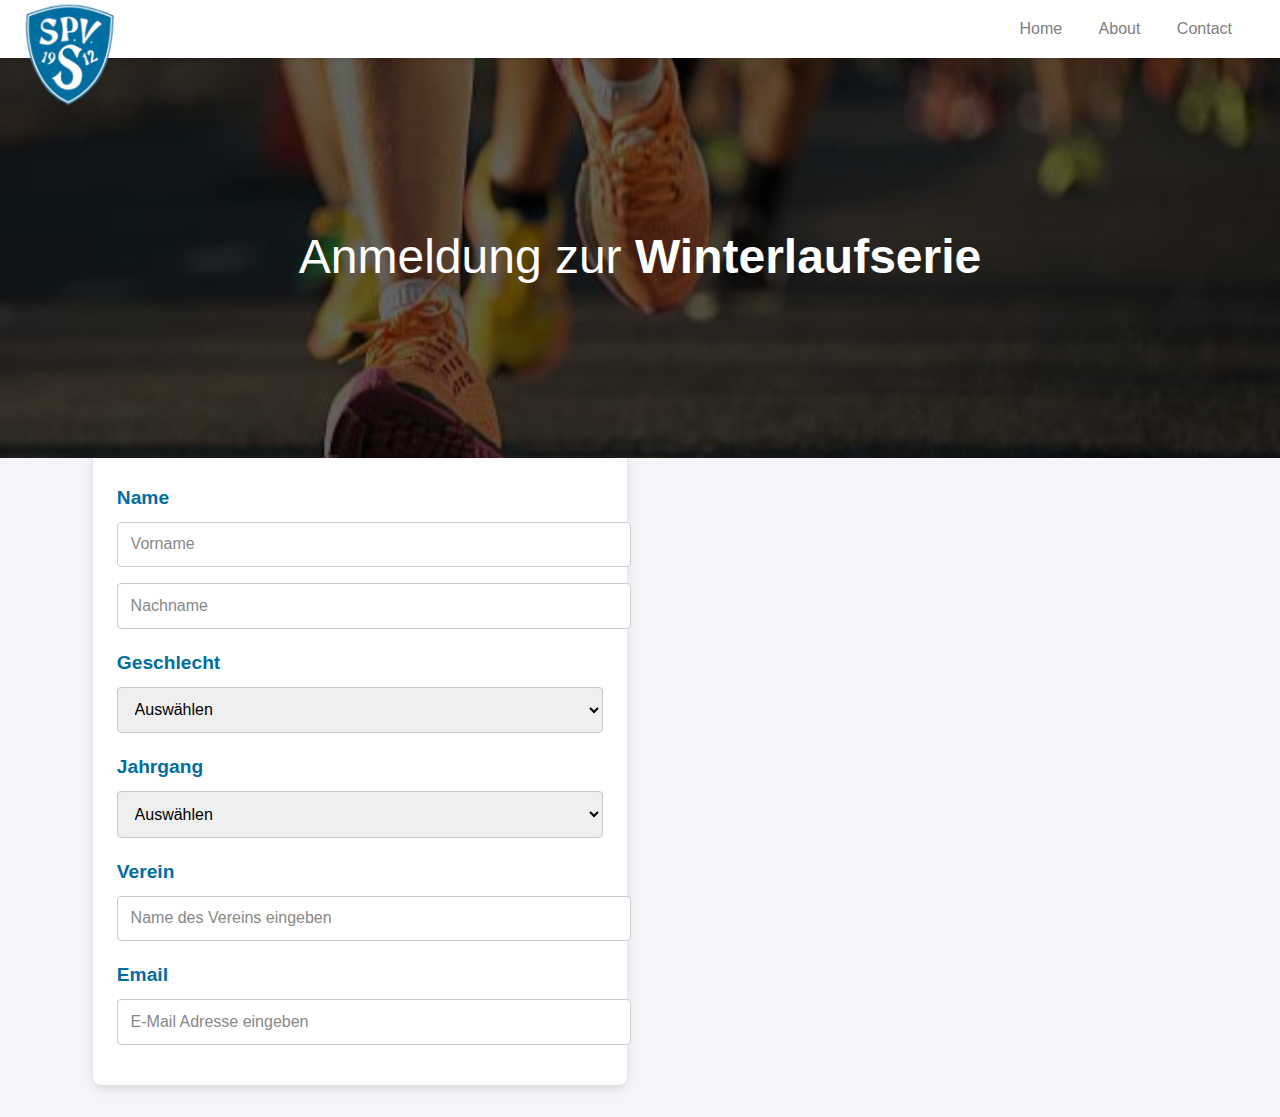
==== index.html @ 9ead163c "website" ====
<!DOCTYPE html>
<html lang="en">
<head>
  <meta charset="UTF-8">
  <meta name="viewport" content="width=device-width, initial-scale=1.0">
  <title>Anmeldung zur Winterlaufserie</title>
  <link rel="stylesheet" href="style.css">
</head>
<body>
  <header class="navbar">
    <div class="logo">
      <img src="logo.png" alt="Logo">
    </div>
    <nav class="nav-links">
      <a href="#home">Home</a>
      <a href="#about">About</a>
      <a href="#contact">Contact</a>
    </nav>
  </header>
  <div class="cover-image">
    <div class="cover-text">
      Anmeldung zur <span class="bold-text">Winterlaufserie</span>
    </div>
  </div>
  <main>
    <section id="signup">
      <div class="form-group">
        <h3>Name</h3>
        <input type="text" id="vorname" name="vorname" placeholder="Vorname">
      </div>
      <div class="form-group">
        <input type="text" id="nachname" name="nachname" placeholder="Nachname">
      </div>
      <div class="form-group">
        <h3>Geschlecht</h3>
        <select id="geschlecht" name="geschlecht">
          <option value="" selected disabled>Auswählen</option>
          <option value="maennlich">Männlich</option>
          <option value="weiblich">Weiblich</option>
          <option value="divers">Divers</option>
        </select>
      </div>
      <div class="form-group">
        <h3>Jahrgang</h3>
        <select id="jahrgang" name="jahrgang">
          <option value="" selected disabled>Auswählen</option>
        </select>
      </div>
      <div class="form-group">
        <h3>Verein</h3>
        <input type="text" id="verein" name="verein" placeholder="Name des Vereins eingeben">
      </div>
      <div class="form-group">
        <h3>Email</h3>
        <input type="email" id="email" name="email" placeholder="E-Mail Adresse eingeben">
      </div>
    </section>
  </main>

  <script>
    // Generate the years from 2024 to 1990 and add them to the Jahrgang select element
    const jahrgangSelect = document.getElementById('jahrgang');
    const currentYear = new Date().getFullYear(); // Get the current year
    for (let year = currentYear; year >= 1990; year--) {
      const option = document.createElement('option');
      option.value = year;
      option.textContent = year;
      jahrgangSelect.appendChild(option);
    }
  </script>
</body>
</html>
---- style.css ----
/* style.css */
body {
  margin: 0;
  font-family: Arial, sans-serif;
  line-height: 1.6;
  background-color: #f4f4f9;
  color: #006EA1;
}

.navbar {
  display: flex;
  justify-content: space-between;
  align-items: center;
  background-color: white;
  padding: 1rem 2rem;
  color: gray;
  position: relative;
  z-index: 1;
  box-shadow: 0 2px 5px rgba(0, 0, 0, 0.1);
}

.logo img {
  width: 100px;
  position: absolute;
  bottom: -50px;
  left: 20px;
}

.nav-links {
  margin-left: auto;
}

.nav-links a {
  color: gray;
  text-decoration: none;
  margin: 0 1rem;
  font-size: 1rem;
  transition: color 0.3s ease;
}

.nav-links a:hover {
  color: #006EA1;
}

.cover-image {
  background-image: url('cover.jpg');
  background-size: cover;
  background-position: center;
  height: 400px;
  width: 100%;
  display: flex;
  justify-content: center;
  align-items: center;
  position: relative;
}

.cover-text {
  color: white;
  font-size: 3rem;
  text-align: center;
  font-weight: normal;
}

.bold-text {
  font-weight: bold;
}

main {
  padding: 2rem;
}

#signup {
  width: 40%;
  background-color: #fff;
  padding: 1.5rem;
  border-radius: 8px;
  box-shadow: 0 4px 10px rgba(0, 0, 0, 0.1);
  margin-top: -50px;
  margin-left: 5%;
}

.form-group {
  margin-bottom: 1rem;
}

h3 {
  margin-bottom: 0.5rem;
  font-size: 1.2rem;
}

input,
select {
  width: 100%;
  padding: 0.8rem;
  font-size: 1rem;
  border: 1px solid #ccc;
  border-radius: 4px;
}

input::placeholder,
select::placeholder {
  color: #888;
}

select {
  padding: 0.8rem;
}

/* Bank info box styling */
.bank-info {
  background-color: white;
  padding: 1rem;
  border-radius: 4px;
  border: 2px solid #006EA1;
  margin-top: 10px;
}

.bank-info p {
  margin: 0;
}

@media (max-width: 768px) {
  .navbar {
    flex-direction: column;
    align-items: flex-start;
  }

  .nav-links {
    margin-top: 1rem;
  }

  .nav-links a {
    margin: 0.5rem 0;
  }

  .cover-text {
    font-size: 2rem;
  }

  #signup {
    width: 80%;
    margin-left: 10%;
  }
}
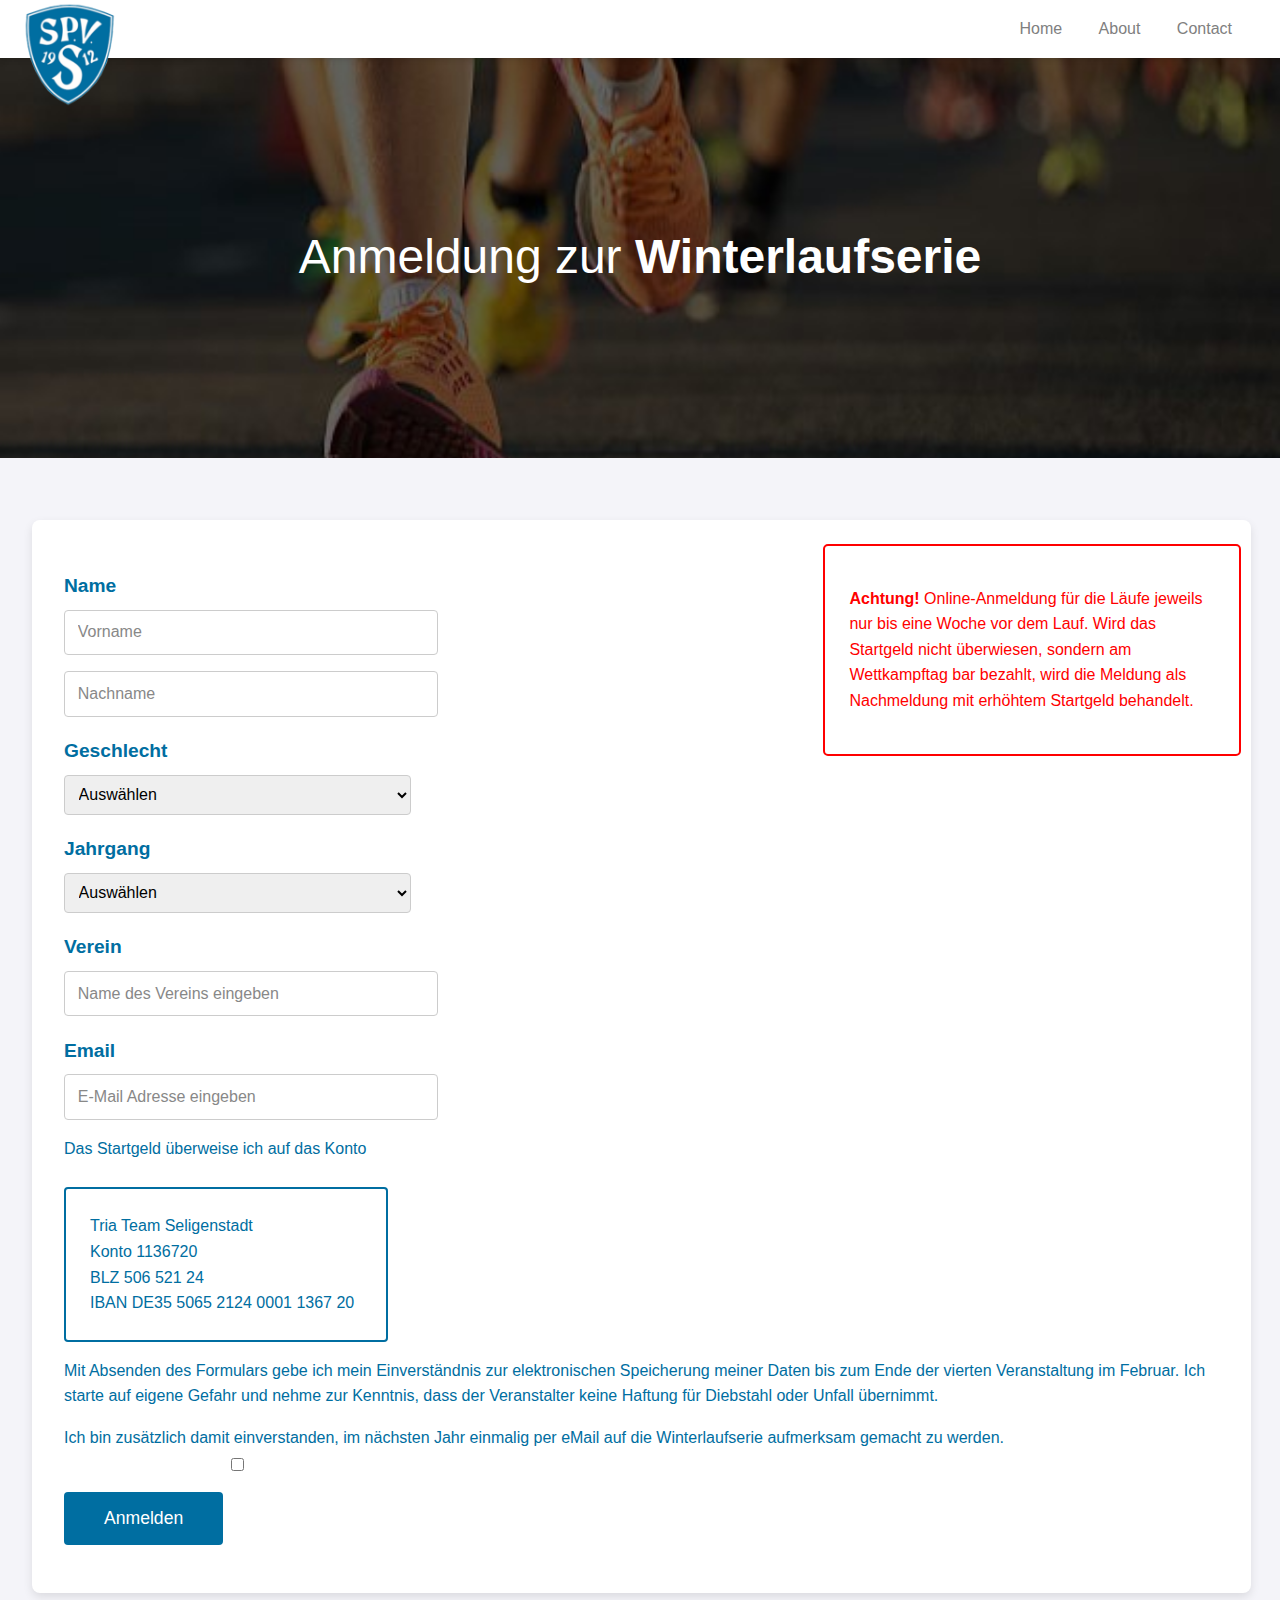
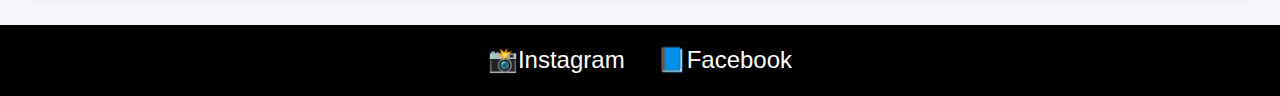
==== commit 34832c27: "front-end fertig" ====
--- a/index.html
+++ b/index.html
@@ -24,38 +24,80 @@
   </div>
   <main>
     <section id="signup">
-      <div class="form-group">
-        <h3>Name</h3>
-        <input type="text" id="vorname" name="vorname" placeholder="Vorname">
+      <div class="form-container">
+        <div class="form-group">
+          <h3>Name</h3>
+          <input type="text" id="vorname" name="vorname" placeholder="Vorname">
+        </div>
+        <div class="form-group">
+          <input type="text" id="nachname" name="nachname" placeholder="Nachname">
+        </div>
+        <div class="form-group">
+          <h3>Geschlecht</h3>
+          <select id="geschlecht" name="geschlecht">
+            <option value="" selected disabled>Auswählen</option>
+            <option value="maennlich">Männlich</option>
+            <option value="weiblich">Weiblich</option>
+            <option value="divers">Divers</option>
+          </select>
+        </div>
+        <div class="form-group">
+          <h3>Jahrgang</h3>
+          <select id="jahrgang" name="jahrgang">
+            <option value="" selected disabled>Auswählen</option>
+          </select>
+        </div>
+        <div class="form-group">
+          <h3>Verein</h3>
+          <input type="text" id="verein" name="verein" placeholder="Name des Vereins eingeben">
+        </div>
+        <div class="form-group">
+          <h3>Email</h3>
+          <input type="email" id="email" name="email" placeholder="E-Mail Adresse eingeben">
+        </div>
+
+        <!-- Bank account info and consent -->
+        <div class="form-group">
+          <p>Das Startgeld überweise ich auf das Konto</p>
+          <div class="bank-info">
+            <p>Tria Team Seligenstadt</p>
+            <p>Konto   1136720</p>
+            <p>BLZ      506 521 24</p>
+            <p>IBAN    DE35 5065 2124 0001 1367 20</p>
+          </div>
+        </div>
+        <div class="form-group">
+          <p>Mit Absenden des Formulars gebe ich mein Einverständnis zur elektronischen Speicherung meiner Daten bis zum Ende der vierten Veranstaltung im Februar. Ich starte auf eigene Gefahr und nehme zur Kenntnis, dass der Veranstalter keine Haftung für Diebstahl oder Unfall übernimmt.</p>
+        </div>
+
+        <!-- Additional consent text and checkbox -->
+        <div class="form-group">
+          <label for="emailConsent">
+            Ich bin zusätzlich damit einverstanden, im nächsten Jahr einmalig per eMail auf die Winterlaufserie aufmerksam gemacht zu werden.
+          </label>
+          <input type="checkbox" id="emailConsent" name="emailConsent">
+        </div>
+
+        <!-- Submit button -->
+        <div class="form-group">
+          <button type="submit" class="submit-btn">Anmelden</button>
+        </div>
       </div>
-      <div class="form-group">
-        <input type="text" id="nachname" name="nachname" placeholder="Nachname">
-      </div>
-      <div class="form-group">
-        <h3>Geschlecht</h3>
-        <select id="geschlecht" name="geschlecht">
-          <option value="" selected disabled>Auswählen</option>
-          <option value="maennlich">Männlich</option>
-          <option value="weiblich">Weiblich</option>
-          <option value="divers">Divers</option>
-        </select>
-      </div>
-      <div class="form-group">
-        <h3>Jahrgang</h3>
-        <select id="jahrgang" name="jahrgang">
-          <option value="" selected disabled>Auswählen</option>
-        </select>
-      </div>
-      <div class="form-group">
-        <h3>Verein</h3>
-        <input type="text" id="verein" name="verein" placeholder="Name des Vereins eingeben">
-      </div>
-      <div class="form-group">
-        <h3>Email</h3>
-        <input type="email" id="email" name="email" placeholder="E-Mail Adresse eingeben">
+
+      <!-- Warning box on the right side -->
+      <div class="warning-box">
+        <p><strong>Achtung!</strong> Online-Anmeldung für die Läufe jeweils nur bis eine Woche vor dem Lauf. Wird das Startgeld nicht überwiesen, sondern am Wettkampftag bar bezahlt, wird die Meldung als Nachmeldung mit erhöhtem Startgeld behandelt.</p>
       </div>
     </section>
   </main>
+
+  <!-- Footer with social media icons -->
+  <footer class="footer">
+    <div class="footer-content">
+      <a href="https://www.instagram.com" target="_blank" class="social-icon instagram">Instagram</a>
+      <a href="https://www.facebook.com" target="_blank" class="social-icon facebook">Facebook</a>
+    </div>
+  </footer>
 
   <script>
     // Generate the years from 2024 to 1990 and add them to the Jahrgang select element
--- a/style.css
+++ b/style.css
@@ -69,14 +69,24 @@
   padding: 2rem;
 }
 
+.container {
+  display: flex;
+  justify-content: center; /* Center the content */
+  gap: 2rem;
+  width: 100%;
+  max-width: 1200px;
+  margin: 0 auto;
+}
+
 #signup {
-  width: 40%;
+  width: 95%; /* Increased width of the sign-up box */
+  max-width: 1200px; /* Ensure it doesn't get too wide on very large screens */
   background-color: #fff;
-  padding: 1.5rem;
+  padding: 2rem;
   border-radius: 8px;
   box-shadow: 0 4px 10px rgba(0, 0, 0, 0.1);
-  margin-top: -50px;
-  margin-left: 5%;
+  position: relative; /* Allow absolute positioning for the warning box */
+  margin-top: 30px; /* Space above the form */
 }
 
 .form-group {
@@ -90,11 +100,12 @@
 
 input,
 select {
-  width: 100%;
-  padding: 0.8rem;
+  width: 30%; /* Reduced width of inputs to make them smaller */
+  padding: 0.8rem; /* Adjusted padding to make inputs more compact */
   font-size: 1rem;
   border: 1px solid #ccc;
   border-radius: 4px;
+  margin: 0 auto;
 }
 
 input::placeholder,
@@ -103,22 +114,121 @@
 }
 
 select {
-  padding: 0.8rem;
+  padding: 1rem;
+}
+
+input[name="geschlecht"],
+input[name="jahrgang"] {
+  width: 30%; /* Reduced the width of these specific inputs */
+  padding: 0.6rem; /* Reduced padding */
+}
+
+select[name="geschlecht"],
+select[name="jahrgang"] {
+  width: 30%; /* Reduced the width of these specific selects */
+  padding: 0.6rem; /* Reduced padding */
 }
 
 /* Bank info box styling */
 .bank-info {
   background-color: white;
-  padding: 1rem;
+  padding: 1.5rem;
   border-radius: 4px;
   border: 2px solid #006EA1;
   margin-top: 10px;
-}
+  display: inline-block; /* Adjust the width based on content */
+  padding-right: 2rem; /* Optional: to add some spacing on the right */
+}
+
 
 .bank-info p {
   margin: 0;
 }
 
+/* Warning Box */
+.warning-box {
+  background-color: white;
+  border: 2px solid red;
+  color: red;
+  padding: 1.5rem;
+  width: 30%; /* Adjusted width to fit inside */
+  font-size: 1rem;
+  margin-top: 1.5rem;
+  border-radius: 5px;
+  position: absolute;
+  top: 0;
+  right: 10px; /* Adjusted to move the box slightly to the left */
+}
+
+.warning-box strong {
+  font-weight: bold;
+}
+
+.submit-btn {
+  background-color: #006EA1;
+  color: white;
+  font-size: 1.1rem;
+  padding: 1rem 2.5rem;
+  border: none;
+  border-radius: 4px;
+  cursor: pointer;
+  transition: background-color 0.3s ease;
+}
+
+.submit-btn:hover {
+  background-color: #005a88;
+}
+
+/* Footer */
+.footer {
+  background-color: black;
+  color: white;
+  padding: 1rem 0;
+  text-align: center;
+  position: relative;
+  width: 100%;
+  bottom: 0;
+}
+
+.footer-content {
+  display: flex;
+  justify-content: center;
+  gap: 2rem;
+}
+
+.social-icon {
+  color: white;
+  text-decoration: none;
+  font-size: 1.5rem;
+  transition: color 0.3s ease;
+}
+
+.social-icon:hover {
+  color: #006EA1;
+}
+
+.instagram::before {
+  content: '📸';
+}
+
+.facebook::before {
+  content: '📘';
+}
+
+/* Checkbox and Label Styling */
+.form-group label {
+  display: inline-block;
+  margin-right: 10px; /* Adds some spacing between the label and the checkbox */
+}
+
+.form-group input[type="checkbox"] {
+  display: inline-block;
+  margin: 0; /* Removes default margin */
+  vertical-align: middle; /* Aligns the checkbox vertically with the text */
+}
+
+
+/* General Responsive Design */
 @media (max-width: 768px) {
   .navbar {
     flex-direction: column;
@@ -137,8 +247,27 @@
     font-size: 2rem;
   }
 
+  .container {
+    flex-direction: column;
+    align-items: center;
+  }
+
   #signup {
-    width: 80%;
-    margin-left: 10%;
-  }
-}
+    width: 90%; /* Adjusted to fit on smaller screens */
+    margin-left: 5%;
+  }
+
+  .warning-box {
+    background-color: white;
+    border: 10px solid red;
+    color: red;
+    padding: 4.5rem;
+    width: 30%;
+    font-size: 1rem;
+    margin-top: 1.5rem;
+    border-radius: 5px;
+    position: absolute;
+    top: 0;
+    right: 10px; /* Adjusted from 0px to 10px to push it a bit left */
+  }
+}
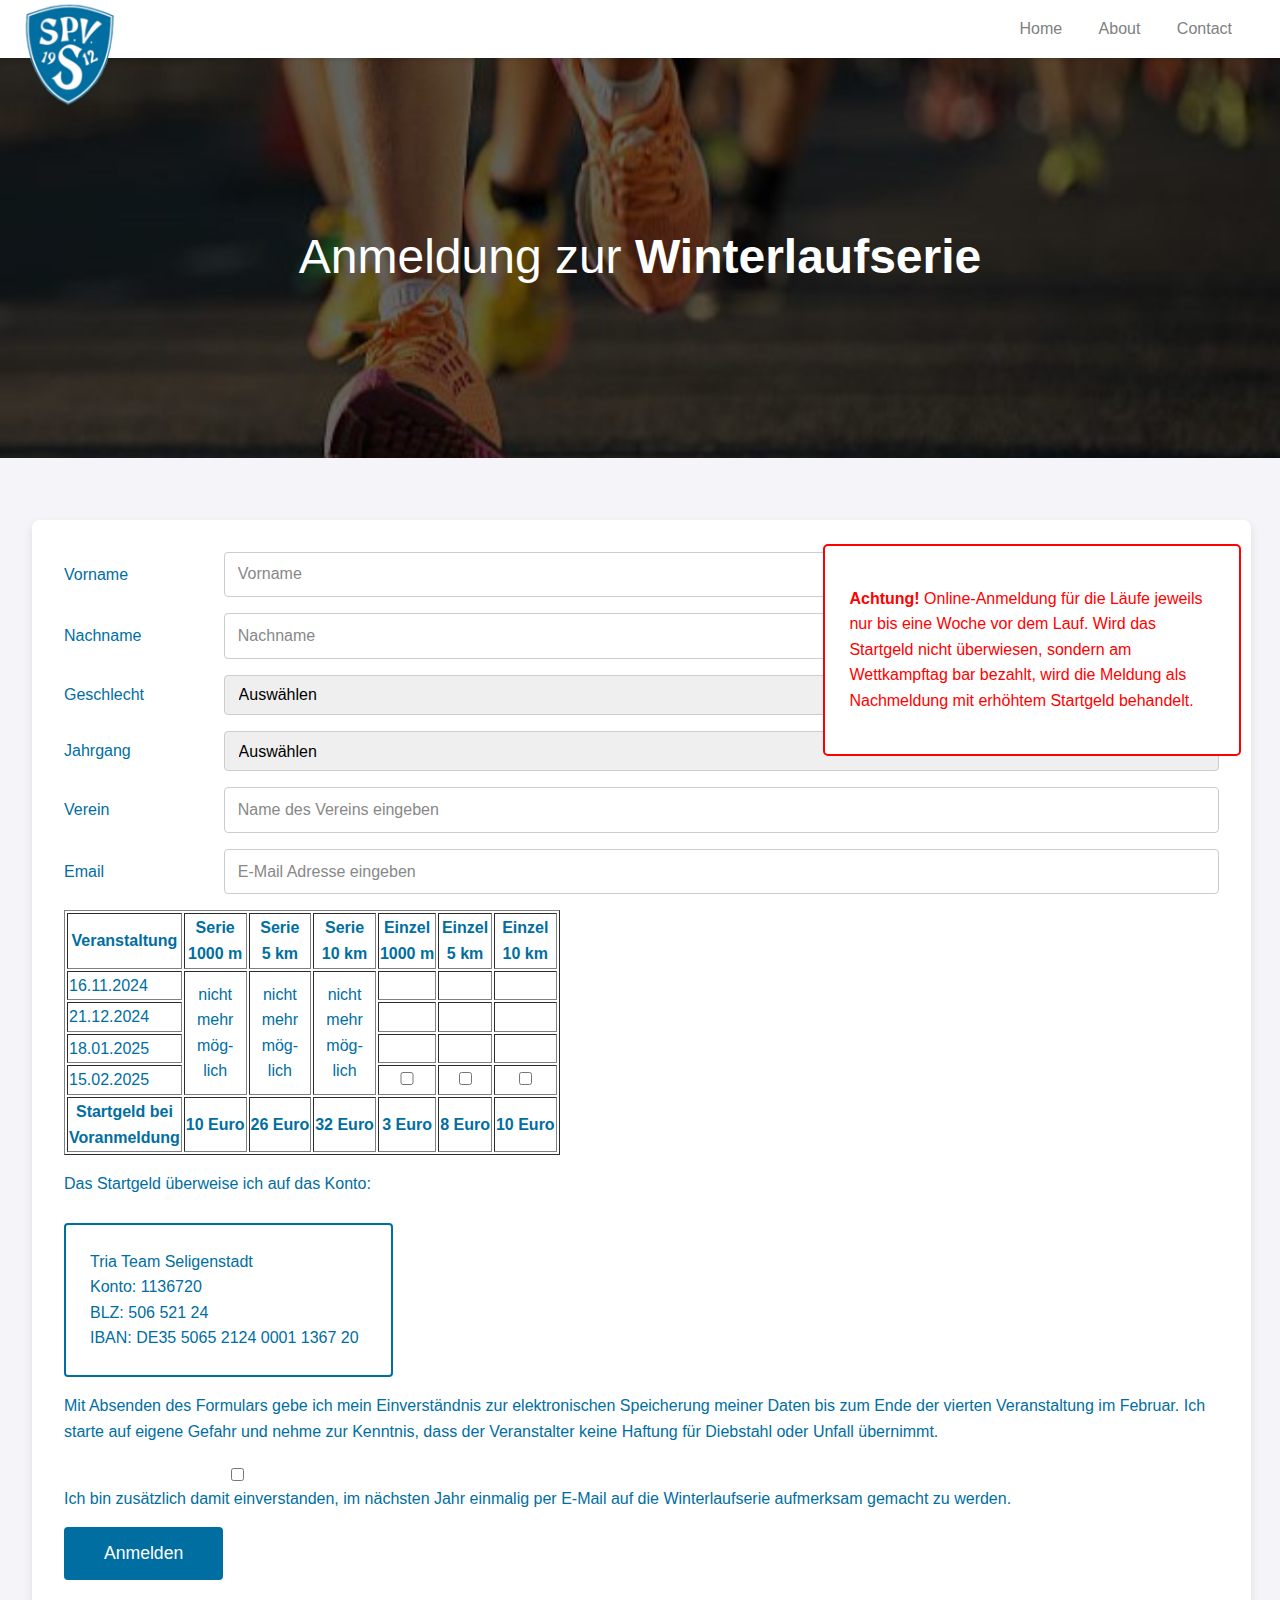
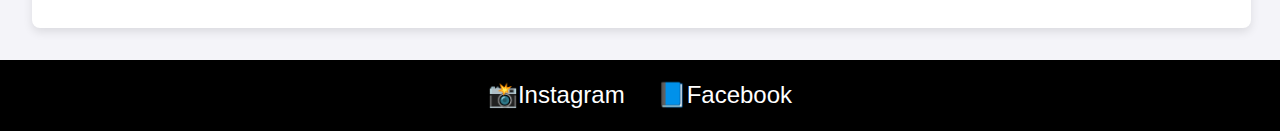
==== commit 648494e5: "fix responsivness" ====
--- a/index.html
+++ b/index.html
@@ -1,114 +1,181 @@
 <!DOCTYPE html>
-<html lang="en">
+<html lang="de">
 <head>
-  <meta charset="UTF-8">
-  <meta name="viewport" content="width=device-width, initial-scale=1.0">
-  <title>Anmeldung zur Winterlaufserie</title>
-  <link rel="stylesheet" href="style.css">
+    <meta charset="UTF-8">
+    <meta name="viewport" content="width=device-width, initial-scale=1.0">
+    <title>Anmeldung zur Winterlaufserie</title>
+    <link rel="stylesheet" href="style.css">
 </head>
 <body>
-  <header class="navbar">
+<header class="navbar">
     <div class="logo">
-      <img src="logo.png" alt="Logo">
+        <img src="logo.png" alt="Logo">
     </div>
     <nav class="nav-links">
-      <a href="#home">Home</a>
-      <a href="#about">About</a>
-      <a href="#contact">Contact</a>
+        <a href="#home">Home</a>
+        <a href="#about">About</a>
+        <a href="#contact">Contact</a>
     </nav>
-  </header>
-  <div class="cover-image">
+</header>
+
+<div class="cover-image">
     <div class="cover-text">
-      Anmeldung zur <span class="bold-text">Winterlaufserie</span>
+        Anmeldung zur <span class="bold-text">Winterlaufserie</span>
     </div>
-  </div>
-  <main>
+</div>
+
+<main>
     <section id="signup">
-      <div class="form-container">
-        <div class="form-group">
-          <h3>Name</h3>
-          <input type="text" id="vorname" name="vorname" placeholder="Vorname">
-        </div>
-        <div class="form-group">
-          <input type="text" id="nachname" name="nachname" placeholder="Nachname">
-        </div>
-        <div class="form-group">
-          <h3>Geschlecht</h3>
-          <select id="geschlecht" name="geschlecht">
-            <option value="" selected disabled>Auswählen</option>
-            <option value="maennlich">Männlich</option>
-            <option value="weiblich">Weiblich</option>
-            <option value="divers">Divers</option>
-          </select>
-        </div>
-        <div class="form-group">
-          <h3>Jahrgang</h3>
-          <select id="jahrgang" name="jahrgang">
-            <option value="" selected disabled>Auswählen</option>
-          </select>
-        </div>
-        <div class="form-group">
-          <h3>Verein</h3>
-          <input type="text" id="verein" name="verein" placeholder="Name des Vereins eingeben">
-        </div>
-        <div class="form-group">
-          <h3>Email</h3>
-          <input type="email" id="email" name="email" placeholder="E-Mail Adresse eingeben">
+        <div class="form-container">
+            <form id="signupForm">
+                <div class="form-group" style="display: flex; align-items: center;">
+                    <label for="vorname" style="width: 150px;">Vorname</label>
+                    <input type="text" id="vorname" name="vorname" placeholder="Vorname" required style="flex: 1;">
+                </div>
+                <div class="form-group" style="display: flex; align-items: center;">
+                    <label for="nachname" style="width: 150px;">Nachname</label>
+                    <input type="text" id="nachname" name="nachname" placeholder="Nachname" required style="flex: 1;">
+                </div>
+                <div class="form-group" style="display: flex; align-items: center;">
+                    <label for="geschlecht" style="width: 150px;">Geschlecht</label>
+                    <select id="geschlecht" name="geschlecht" required style="flex: 1;">
+                        <option value="" selected disabled>Auswählen</option>
+                        <option value="maennlich">Männlich</option>
+                        <option value="weiblich">Weiblich</option>
+                        <option value="divers">Divers</option>
+                    </select>
+                </div>
+                <div class="form-group" style="display: flex; align-items: center;">
+                    <label for="jahrgang" style="width: 150px;">Jahrgang</label>
+                    <select id="jahrgang" name="jahrgang" required style="flex: 1;">
+                        <option value="" selected disabled>Auswählen</option>
+                    </select>
+                </div>
+                <div class="form-group" style="display: flex; align-items: center;">
+                    <label for="verein" style="width: 150px;">Verein</label>
+                    <input type="text" id="verein" name="verein" placeholder="Name des Vereins eingeben" style="flex: 1;">
+                </div>
+                <div class="form-group" style="display: flex; align-items: center;">
+                    <label for="email" style="width: 150px;">Email</label>
+                    <input type="email" id="email" name="email" placeholder="E-Mail Adresse eingeben" required style="flex: 1;">
+                </div>
+
+                <!-- Price Table -->
+                <div class="price-table">
+                    <table border="1">
+                        <tr>
+                            <th>Veranstaltung</th>
+                            <th>Serie<br>1000 m</th>
+                            <th>Serie<br>5 km</th>
+                            <th>Serie<br>10 km</th>
+                            <th>Einzel<br>1000 m</th>
+                            <th>Einzel<br>5 km</th>
+                            <th>Einzel<br>10 km</th>
+                        </tr>
+                        <tr>
+                            <td>16.11.2024</td>
+                            <td rowspan="4" align="center" valign="middle">nicht<br>mehr<br>mög-<br>lich</td>
+                            <td rowspan="4" align="center" valign="middle">nicht<br>mehr<br>mög-<br>lich</td>
+                            <td rowspan="4" align="center" valign="middle">nicht<br>mehr<br>mög-<br>lich</td>
+                            <td align="center">&nbsp;</td>
+                            <td align="center">&nbsp;</td>
+                            <td align="center">&nbsp;</td>
+                        </tr>
+                        <tr>
+                            <td>21.12.2024</td>
+                            <td align="center">&nbsp;</td>
+                            <td align="center">&nbsp;</td>
+                            <td align="center">&nbsp;</td>
+                        </tr>
+                        <tr>
+                            <td>18.01.2025</td>
+                            <td align="center">&nbsp;</td>
+                            <td align="center">&nbsp;</td>
+                            <td align="center">&nbsp;</td>
+                        </tr>
+                        <tr>
+                            <td>15.02.2025</td>
+                            <td align="center"><input type="checkbox" name="einzel" value="1000m"></td>
+                            <td align="center"><input type="checkbox" name="einzel" value="5km"></td>
+                            <td align="center"><input type="checkbox" name="einzel" value="10km"></td>
+                        </tr>
+                        <tr>
+                            <th>Startgeld bei<br>Voranmeldung</th>
+                            <th>10 Euro</th>
+                            <th>26 Euro</th>
+                            <th>32 Euro</th>
+                            <th>3 Euro</th>
+                            <th>8 Euro</th>
+                            <th>10 Euro</th>
+                        </tr>
+                    </table>
+                </div>
+
+                <!-- Bank account info and consent -->
+                <div class="form-group">
+                    <p>Das Startgeld überweise ich auf das Konto:</p>
+                    <div class="bank-info">
+                        <p>Tria Team Seligenstadt</p>
+                        <p>Konto: 1136720</p>
+                        <p>BLZ: 506 521 24</p>
+                        <p>IBAN: DE35 5065 2124 0001 1367 20</p>
+                    </div>
+                </div>
+
+                <div class="form-group">
+                    <p>Mit Absenden des Formulars gebe ich mein Einverständnis zur elektronischen Speicherung meiner Daten bis zum Ende der vierten Veranstaltung im Februar. Ich starte auf eigene Gefahr und nehme zur Kenntnis, dass der Veranstalter keine Haftung für Diebstahl oder Unfall übernimmt.</p>
+                </div>
+
+                <!-- Additional consent text and checkbox -->
+                <div class="form-group">
+                    <input type="checkbox" id="emailConsent" name="emailConsent">
+                    <label for="emailConsent">
+                        Ich bin zusätzlich damit einverstanden, im nächsten Jahr einmalig per E-Mail auf die Winterlaufserie aufmerksam gemacht zu werden.
+                    </label>
+                </div>
+
+                <!-- Submit button -->
+                <div class="form-group">
+                    <button type="submit" class="submit-btn">Anmelden</button>
+                </div>
+            </form>
         </div>
 
-        <!-- Bank account info and consent -->
-        <div class="form-group">
-          <p>Das Startgeld überweise ich auf das Konto</p>
-          <div class="bank-info">
-            <p>Tria Team Seligenstadt</p>
-            <p>Konto   1136720</p>
-            <p>BLZ      506 521 24</p>
-            <p>IBAN    DE35 5065 2124 0001 1367 20</p>
-          </div>
-        </div>
-        <div class="form-group">
-          <p>Mit Absenden des Formulars gebe ich mein Einverständnis zur elektronischen Speicherung meiner Daten bis zum Ende der vierten Veranstaltung im Februar. Ich starte auf eigene Gefahr und nehme zur Kenntnis, dass der Veranstalter keine Haftung für Diebstahl oder Unfall übernimmt.</p>
-        </div>
+        <!-- Warning box on the right side -->
+        <aside class="warning-box">
+            <p><strong>Achtung!</strong> Online-Anmeldung für die Läufe jeweils nur bis eine Woche vor dem Lauf. Wird das Startgeld nicht überwiesen, sondern am Wettkampftag bar bezahlt, wird die Meldung als Nachmeldung mit erhöhtem Startgeld behandelt.</p>
+        </aside>
+    </section>
+</main>
 
-        <!-- Additional consent text and checkbox -->
-        <div class="form-group">
-          <label for="emailConsent">
-            Ich bin zusätzlich damit einverstanden, im nächsten Jahr einmalig per eMail auf die Winterlaufserie aufmerksam gemacht zu werden.
-          </label>
-          <input type="checkbox" id="emailConsent" name="emailConsent">
-        </div>
+<!-- Footer with social media icons -->
+<footer class="footer">
+    <div class="footer-content">
+        <a href="https://www.instagram.com/spvgg.seligenstadt/" target="_blank" class="social-icon instagram">Instagram</a>
+        <a href="https://www.facebook.com/spvgg.seligenstadt?ref=aymt_homepage_panel" target="_blank" class="social-icon facebook">Facebook</a>
+    </div>
+</footer>
 
-        <!-- Submit button -->
-        <div class="form-group">
-          <button type="submit" class="submit-btn">Anmelden</button>
-        </div>
-      </div>
+<script>
+    // Generate the years from the current year to 1900 and add them to the Jahrgang select element
+    const jahrgangSelect = document.getElementById('jahrgang');
+    const currentYear = new Date().getFullYear();
+    for (let year = currentYear; year >= 1900; year--) {
+        const option = document.createElement('option');
+        option.value = year;
+        option.textContent = year;
+        jahrgangSelect.appendChild(option);
+    }
 
-      <!-- Warning box on the right side -->
-      <div class="warning-box">
-        <p><strong>Achtung!</strong> Online-Anmeldung für die Läufe jeweils nur bis eine Woche vor dem Lauf. Wird das Startgeld nicht überwiesen, sondern am Wettkampftag bar bezahlt, wird die Meldung als Nachmeldung mit erhöhtem Startgeld behandelt.</p>
-      </div>
-    </section>
-  </main>
-
-  <!-- Footer with social media icons -->
-  <footer class="footer">
-    <div class="footer-content">
-      <a href="https://www.instagram.com" target="_blank" class="social-icon instagram">Instagram</a>
-      <a href="https://www.facebook.com" target="_blank" class="social-icon facebook">Facebook</a>
-    </div>
-  </footer>
-
-  <script>
-    // Generate the years from 2024 to 1990 and add them to the Jahrgang select element
-    const jahrgangSelect = document.getElementById('jahrgang');
-    const currentYear = new Date().getFullYear(); // Get the current year
-    for (let year = currentYear; year >= 1990; year--) {
-      const option = document.createElement('option');
-      option.value = year;
-      option.textContent = year;
-      jahrgangSelect.appendChild(option);
-    }
-  </script>
+    // Ensure only one checkbox in the 15.02.2025 row is selected
+    const checkboxes = document.querySelectorAll('input[name="einzel"]');
+    checkboxes.forEach(checkbox => {
+        checkbox.addEventListener('change', () => {
+            checkboxes.forEach(box => {
+                if (box !== checkbox) box.checked = false;
+            });
+        });
+    });
+</script>
 </body>
 </html>
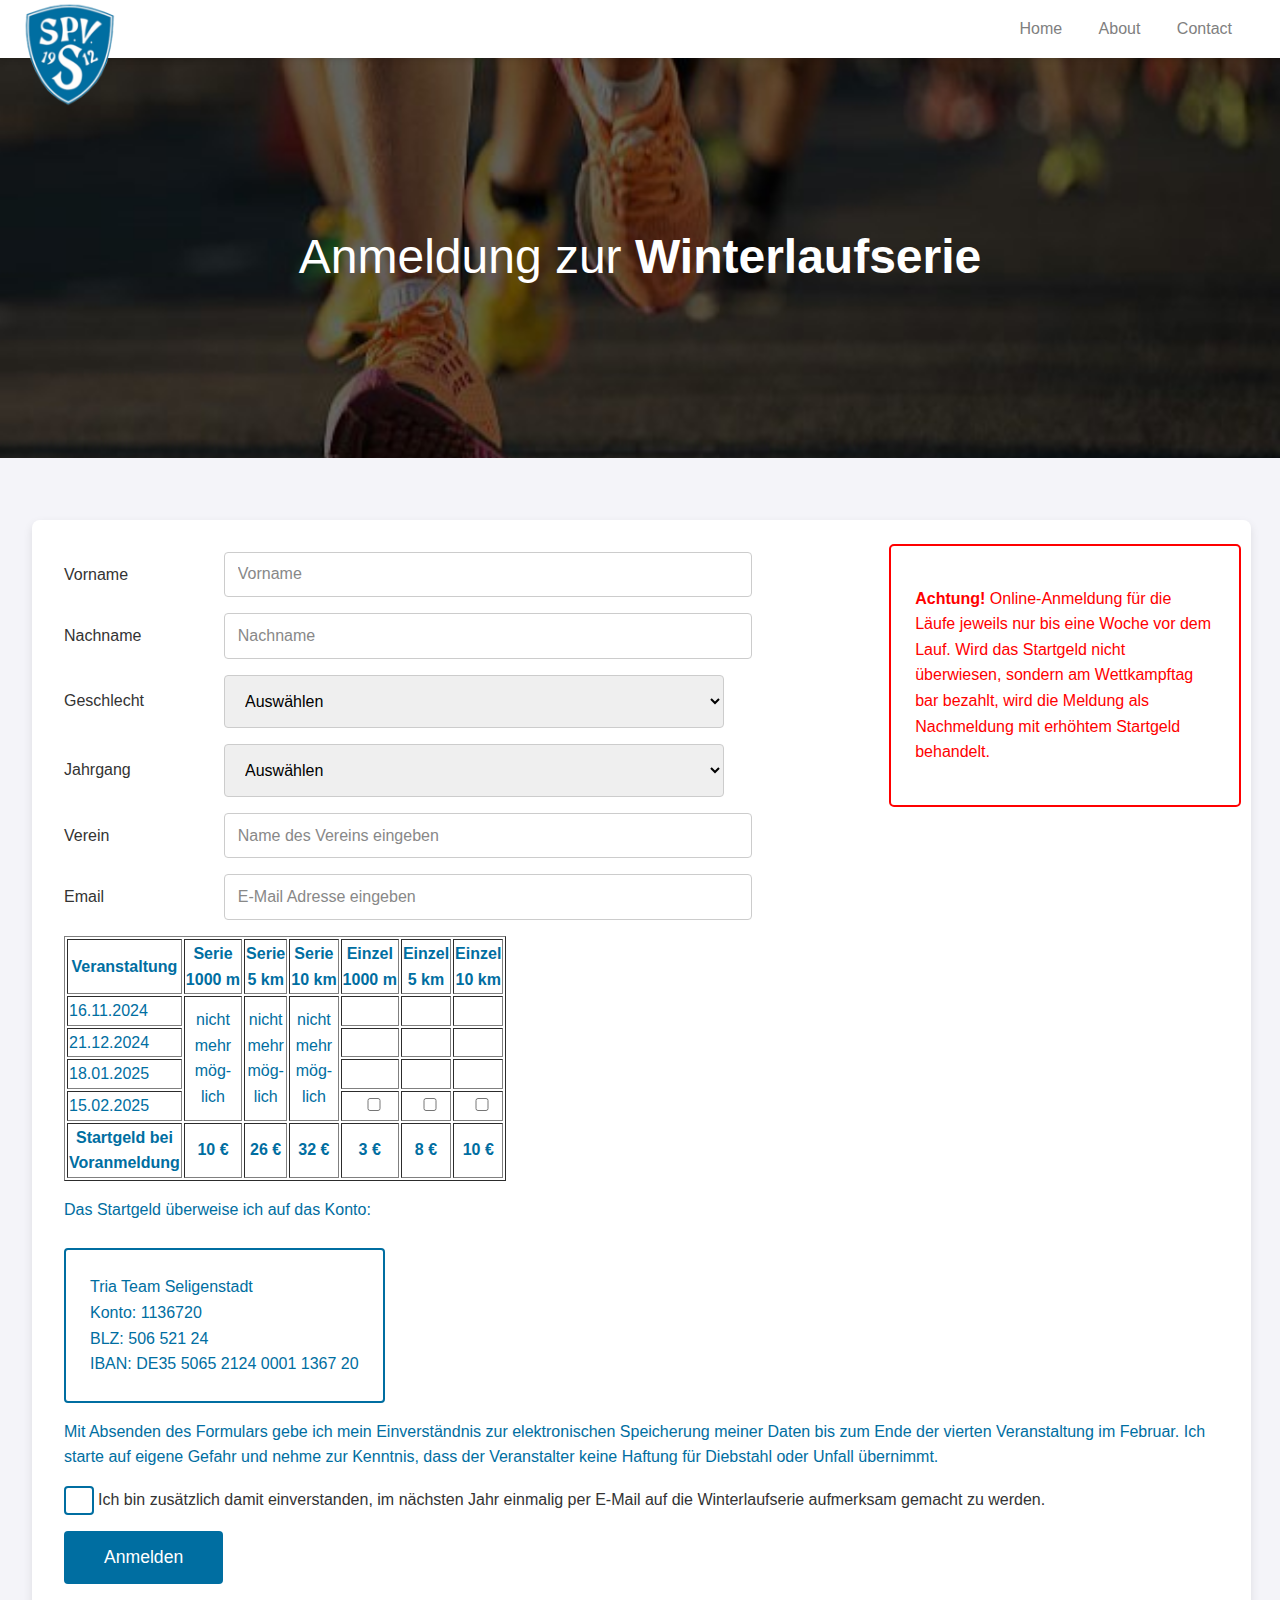
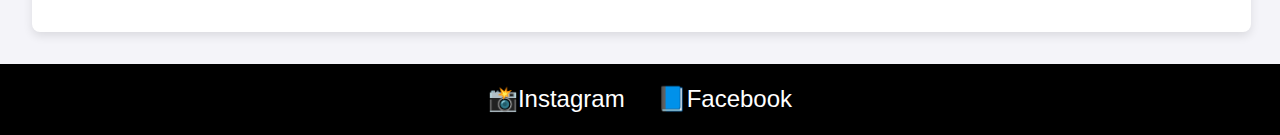
==== commit 7edac24d: "Update index.html" ====
--- a/index.html
+++ b/index.html
@@ -101,12 +101,12 @@
                         </tr>
                         <tr>
                             <th>Startgeld bei<br>Voranmeldung</th>
-                            <th>10 Euro</th>
-                            <th>26 Euro</th>
-                            <th>32 Euro</th>
-                            <th>3 Euro</th>
-                            <th>8 Euro</th>
-                            <th>10 Euro</th>
+                            <th>10 €</th>
+                            <th>26 €</th>
+                            <th>32 €</th>
+                            <th>3 €</th>
+                            <th>8 €</th>
+                            <th>10 €</th>
                         </tr>
                     </table>
                 </div>
--- a/style.css
+++ b/style.css
@@ -1,273 +1,275 @@
-/* style.css */
+/* Updated style.css */
 body {
-  margin: 0;
-  font-family: Arial, sans-serif;
-  line-height: 1.6;
-  background-color: #f4f4f9;
-  color: #006EA1;
+    margin: 0;
+    font-family: Arial, sans-serif;
+    line-height: 1.6;
+    background-color: #f4f4f9;
+    color: #006EA1;
 }
 
 .navbar {
-  display: flex;
-  justify-content: space-between;
-  align-items: center;
-  background-color: white;
-  padding: 1rem 2rem;
-  color: gray;
-  position: relative;
-  z-index: 1;
-  box-shadow: 0 2px 5px rgba(0, 0, 0, 0.1);
+    display: flex;
+    justify-content: space-between;
+    align-items: center;
+    background-color: white;
+    padding: 1rem 2rem;
+    color: gray;
+    position: relative;
+    z-index: 1;
+    box-shadow: 0 2px 5px rgba(0, 0, 0, 0.1);
 }
 
 .logo img {
-  width: 100px;
-  position: absolute;
-  bottom: -50px;
-  left: 20px;
+    width: 100px;
+    position: absolute;
+    bottom: -50px;
+    left: 20px;
 }
 
 .nav-links {
-  margin-left: auto;
+    margin-left: auto;
 }
 
 .nav-links a {
-  color: gray;
-  text-decoration: none;
-  margin: 0 1rem;
-  font-size: 1rem;
-  transition: color 0.3s ease;
+    color: gray;
+    text-decoration: none;
+    margin: 0 1rem;
+    font-size: 1rem;
+    transition: color 0.3s ease;
 }
 
 .nav-links a:hover {
-  color: #006EA1;
+    color: #006EA1;
 }
 
 .cover-image {
-  background-image: url('cover.jpg');
-  background-size: cover;
-  background-position: center;
-  height: 400px;
-  width: 100%;
-  display: flex;
-  justify-content: center;
-  align-items: center;
-  position: relative;
+    background-image: url('cover.jpg');
+    background-size: cover;
+    background-position: center;
+    height: 400px;
+    width: 100%;
+    display: flex;
+    justify-content: center;
+    align-items: center;
+    position: relative;
 }
 
 .cover-text {
-  color: white;
-  font-size: 3rem;
-  text-align: center;
-  font-weight: normal;
+    color: white;
+    font-size: 3rem;
+    text-align: center;
+    font-weight: normal;
 }
 
 .bold-text {
-  font-weight: bold;
+    font-weight: bold;
 }
 
 main {
-  padding: 2rem;
+    padding: 2rem;
 }
 
 .container {
-  display: flex;
-  justify-content: center; /* Center the content */
-  gap: 2rem;
-  width: 100%;
-  max-width: 1200px;
-  margin: 0 auto;
+    display: flex;
+    justify-content: center;
+    gap: 2rem;
+    width: 100%;
+    max-width: 1200px;
+    margin: 0 auto;
 }
 
 #signup {
-  width: 95%; /* Increased width of the sign-up box */
-  max-width: 1200px; /* Ensure it doesn't get too wide on very large screens */
-  background-color: #fff;
-  padding: 2rem;
-  border-radius: 8px;
-  box-shadow: 0 4px 10px rgba(0, 0, 0, 0.1);
-  position: relative; /* Allow absolute positioning for the warning box */
-  margin-top: 30px; /* Space above the form */
+    width: 95%;
+    max-width: 1200px;
+    background-color: #fff;
+    padding: 2rem;
+    border-radius: 8px;
+    box-shadow: 0 4px 10px rgba(0, 0, 0, 0.1);
+    position: relative;
+    margin-top: 30px;
 }
 
 .form-group {
-  margin-bottom: 1rem;
+    margin-bottom: 1rem;
 }
 
 h3 {
-  margin-bottom: 0.5rem;
-  font-size: 1.2rem;
+    margin-bottom: 0.5rem;
+    font-size: 1.2rem;
 }
 
 input,
 select {
-  width: 30%; /* Reduced width of inputs to make them smaller */
-  padding: 0.8rem; /* Adjusted padding to make inputs more compact */
-  font-size: 1rem;
-  border: 1px solid #ccc;
-  border-radius: 4px;
-  margin: 0 auto;
+    width: 100%;
+    max-width: 500px;
+    padding: 0.8rem;
+    font-size: 1rem;
+    border: 1px solid #ccc;
+    border-radius: 4px;
 }
 
 input::placeholder,
 select::placeholder {
-  color: #888;
+    color: #888;
 }
 
 select {
-  padding: 1rem;
-}
-
-input[name="geschlecht"],
-input[name="jahrgang"] {
-  width: 30%; /* Reduced the width of these specific inputs */
-  padding: 0.6rem; /* Reduced padding */
-}
-
-select[name="geschlecht"],
-select[name="jahrgang"] {
-  width: 30%; /* Reduced the width of these specific selects */
-  padding: 0.6rem; /* Reduced padding */
-}
-
-/* Bank info box styling */
+    padding: 1rem;
+}
+
 .bank-info {
-  background-color: white;
-  padding: 1.5rem;
-  border-radius: 4px;
-  border: 2px solid #006EA1;
-  margin-top: 10px;
-  display: inline-block; /* Adjust the width based on content */
-  padding-right: 2rem; /* Optional: to add some spacing on the right */
-}
-
+    background-color: white;
+    padding: 1.5rem;
+    border-radius: 4px;
+    border: 2px solid #006EA1;
+    margin-top: 10px;
+    display: inline-block;
+}
 
 .bank-info p {
-  margin: 0;
-}
-
-/* Warning Box */
+    margin: 0;
+}
+
 .warning-box {
-  background-color: white;
-  border: 2px solid red;
-  color: red;
-  padding: 1.5rem;
-  width: 30%; /* Adjusted width to fit inside */
-  font-size: 1rem;
-  margin-top: 1.5rem;
-  border-radius: 5px;
-  position: absolute;
-  top: 0;
-  right: 10px; /* Adjusted to move the box slightly to the left */
-}
-
-.warning-box strong {
-  font-weight: bold;
-}
-
-.submit-btn {
-  background-color: #006EA1;
-  color: white;
-  font-size: 1.1rem;
-  padding: 1rem 2.5rem;
-  border: none;
-  border-radius: 4px;
-  cursor: pointer;
-  transition: background-color 0.3s ease;
-}
-
-.submit-btn:hover {
-  background-color: #005a88;
-}
-
-/* Footer */
-.footer {
-  background-color: black;
-  color: white;
-  padding: 1rem 0;
-  text-align: center;
-  position: relative;
-  width: 100%;
-  bottom: 0;
-}
-
-.footer-content {
-  display: flex;
-  justify-content: center;
-  gap: 2rem;
-}
-
-.social-icon {
-  color: white;
-  text-decoration: none;
-  font-size: 1.5rem;
-  transition: color 0.3s ease;
-}
-
-.social-icon:hover {
-  color: #006EA1;
-}
-
-.instagram::before {
-  content: '📸';
-}
-
-.facebook::before {
-  content: '📘';
-}
-
-/* Checkbox and Label Styling */
-.form-group label {
-  display: inline-block;
-  margin-right: 10px; /* Adds some spacing between the label and the checkbox */
-}
-
-.form-group input[type="checkbox"] {
-  display: inline-block;
-  margin: 0; /* Removes default margin */
-  vertical-align: middle; /* Aligns the checkbox vertically with the text */
-}
-
-
-/* General Responsive Design */
-@media (max-width: 768px) {
-  .navbar {
-    flex-direction: column;
-    align-items: flex-start;
-  }
-
-  .nav-links {
-    margin-top: 1rem;
-  }
-
-  .nav-links a {
-    margin: 0.5rem 0;
-  }
-
-  .cover-text {
-    font-size: 2rem;
-  }
-
-  .container {
-    flex-direction: column;
-    align-items: center;
-  }
-
-  #signup {
-    width: 90%; /* Adjusted to fit on smaller screens */
-    margin-left: 5%;
-  }
-
-  .warning-box {
     background-color: white;
-    border: 10px solid red;
+    border: 2px solid red;
     color: red;
-    padding: 4.5rem;
-    width: 30%;
+    padding: 1.5rem;
+    width: 100%;
+    max-width: 300px;
     font-size: 1rem;
     margin-top: 1.5rem;
     border-radius: 5px;
     position: absolute;
     top: 0;
-    right: 10px; /* Adjusted from 0px to 10px to push it a bit left */
-  }
-}
+    right: 10px;
+}
+
+.warning-box strong {
+    font-weight: bold;
+}
+
+.submit-btn {
+    background-color: #006EA1;
+    color: white;
+    font-size: 1.1rem;
+    padding: 1rem 2.5rem;
+    border: none;
+    border-radius: 4px;
+    cursor: pointer;
+    transition: background-color 0.3s ease;
+}
+
+.submit-btn:hover {
+    background-color: #005a88;
+}
+
+.footer {
+    background-color: black;
+    color: white;
+    padding: 1rem 0;
+    text-align: center;
+    position: relative;
+    width: 100%;
+    bottom: 0;
+}
+
+.footer-content {
+    display: flex;
+    justify-content: center;
+    gap: 2rem;
+}
+
+.social-icon {
+    color: white;
+    text-decoration: none;
+    font-size: 1.5rem;
+    transition: color 0.3s ease;
+}
+
+.social-icon:hover {
+    color: #006EA1;
+}
+
+.instagram::before {
+    content: '📸';
+}
+
+.facebook::before {
+    content: '📘';
+}
+
+/* Checkbox and Label Styling */
+.form-group label {
+    display: inline-block;
+    font-size: 1rem;
+    color: #333;
+    cursor: pointer;
+    margin-right: 10px;
+}
+
+.form-group input[type="checkbox"] {
+    appearance: none;
+    width: 20px;
+    height: 20px;
+    border: 2px solid #006EA1;
+    border-radius: 4px;
+    outline: none;
+    cursor: pointer;
+    margin: 0;
+    vertical-align: middle;
+    transition: background-color 0.2s ease, border-color 0.2s ease;
+}
+
+.form-group input[type="checkbox"]:checked {
+    background-color: #006EA1;
+    border-color: #005a88;
+}
+
+.form-group input[type="checkbox"]:checked::after {
+    content: '\2713';
+    color: white;
+    font-size: 1rem;
+    display: block;
+    text-align: center;
+    line-height: 10px;
+}
+
+/* General Responsive Design */
+@media (max-width: 768px) {
+    .navbar {
+        flex-direction: column;
+        align-items: flex-start;
+    }
+
+    .nav-links {
+        margin-top: 1rem;
+    }
+
+    .nav-links a {
+        margin: 0.5rem 0;
+    }
+
+    .cover-text {
+        font-size: 2rem;
+    }
+
+    .container {
+        flex-direction: column;
+        align-items: center;
+    }
+
+    #signup {
+        width: 90%;
+        margin-left: 5%;
+    }
+
+    .warning-box {
+        width: 100%;
+        max-width: 100%;
+        right: 0;
+        top: auto;
+        margin-top: 1rem;
+        position: relative;
+    }
+}
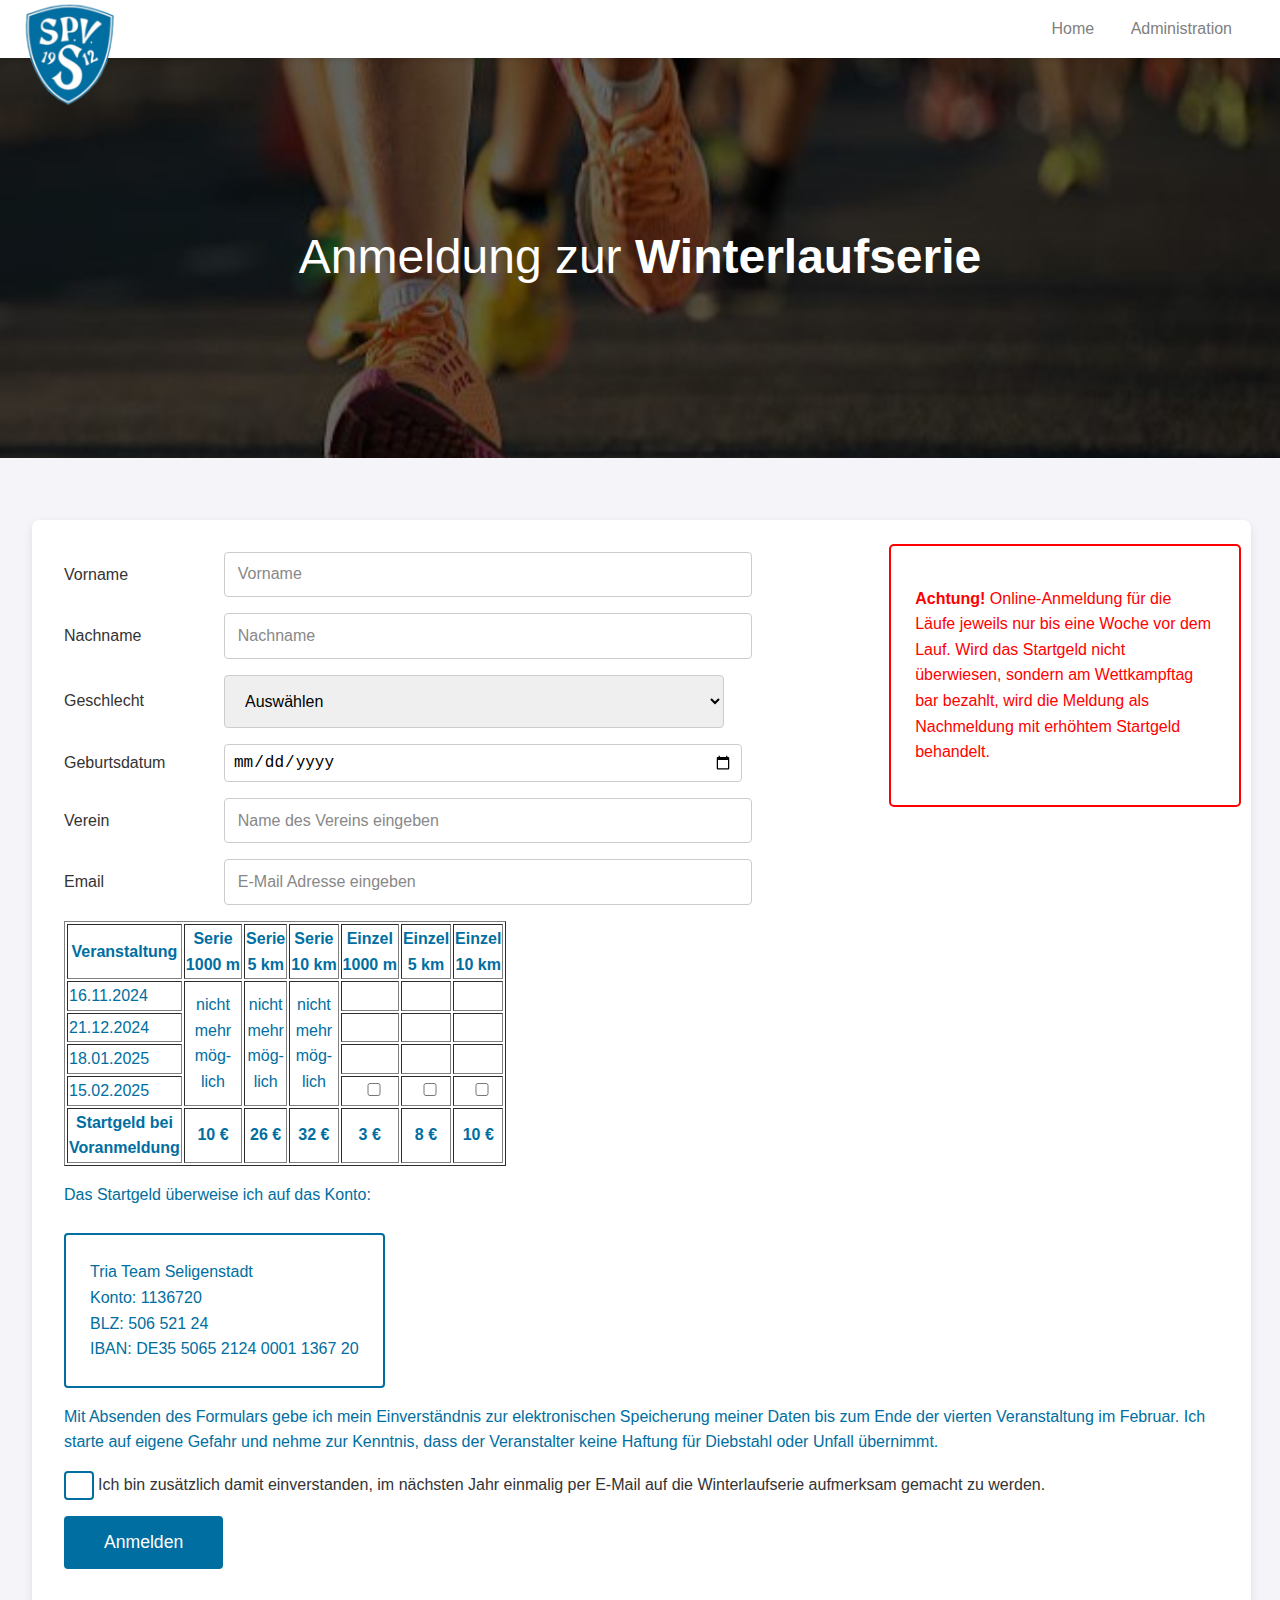
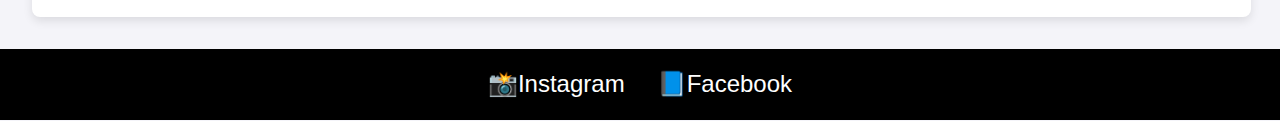
==== commit cf419231: "Update index.html" ====
--- a/index.html
+++ b/index.html
@@ -13,8 +13,7 @@
     </div>
     <nav class="nav-links">
         <a href="#home">Home</a>
-        <a href="#about">About</a>
-        <a href="#contact">Contact</a>
+        <a href="administration.html">Administration</a>
     </nav>
 </header>
 
@@ -46,10 +45,13 @@
                     </select>
                 </div>
                 <div class="form-group" style="display: flex; align-items: center;">
-                    <label for="jahrgang" style="width: 150px;">Jahrgang</label>
-                    <select id="jahrgang" name="jahrgang" required style="flex: 1;">
-                        <option value="" selected disabled>Auswählen</option>
-                    </select>
+                    <label for="birthdate" style="width: 150px;">Geburtsdatum</label>
+                    <input
+                            type="date"
+                            id="birthdate"
+                            name="birthdate"
+                            required
+                            style="flex: 1; padding: 0.5rem; font-size: 1rem; border: 1px solid #ccc; border-radius: 4px;">
                 </div>
                 <div class="form-group" style="display: flex; align-items: center;">
                     <label for="verein" style="width: 150px;">Verein</label>
